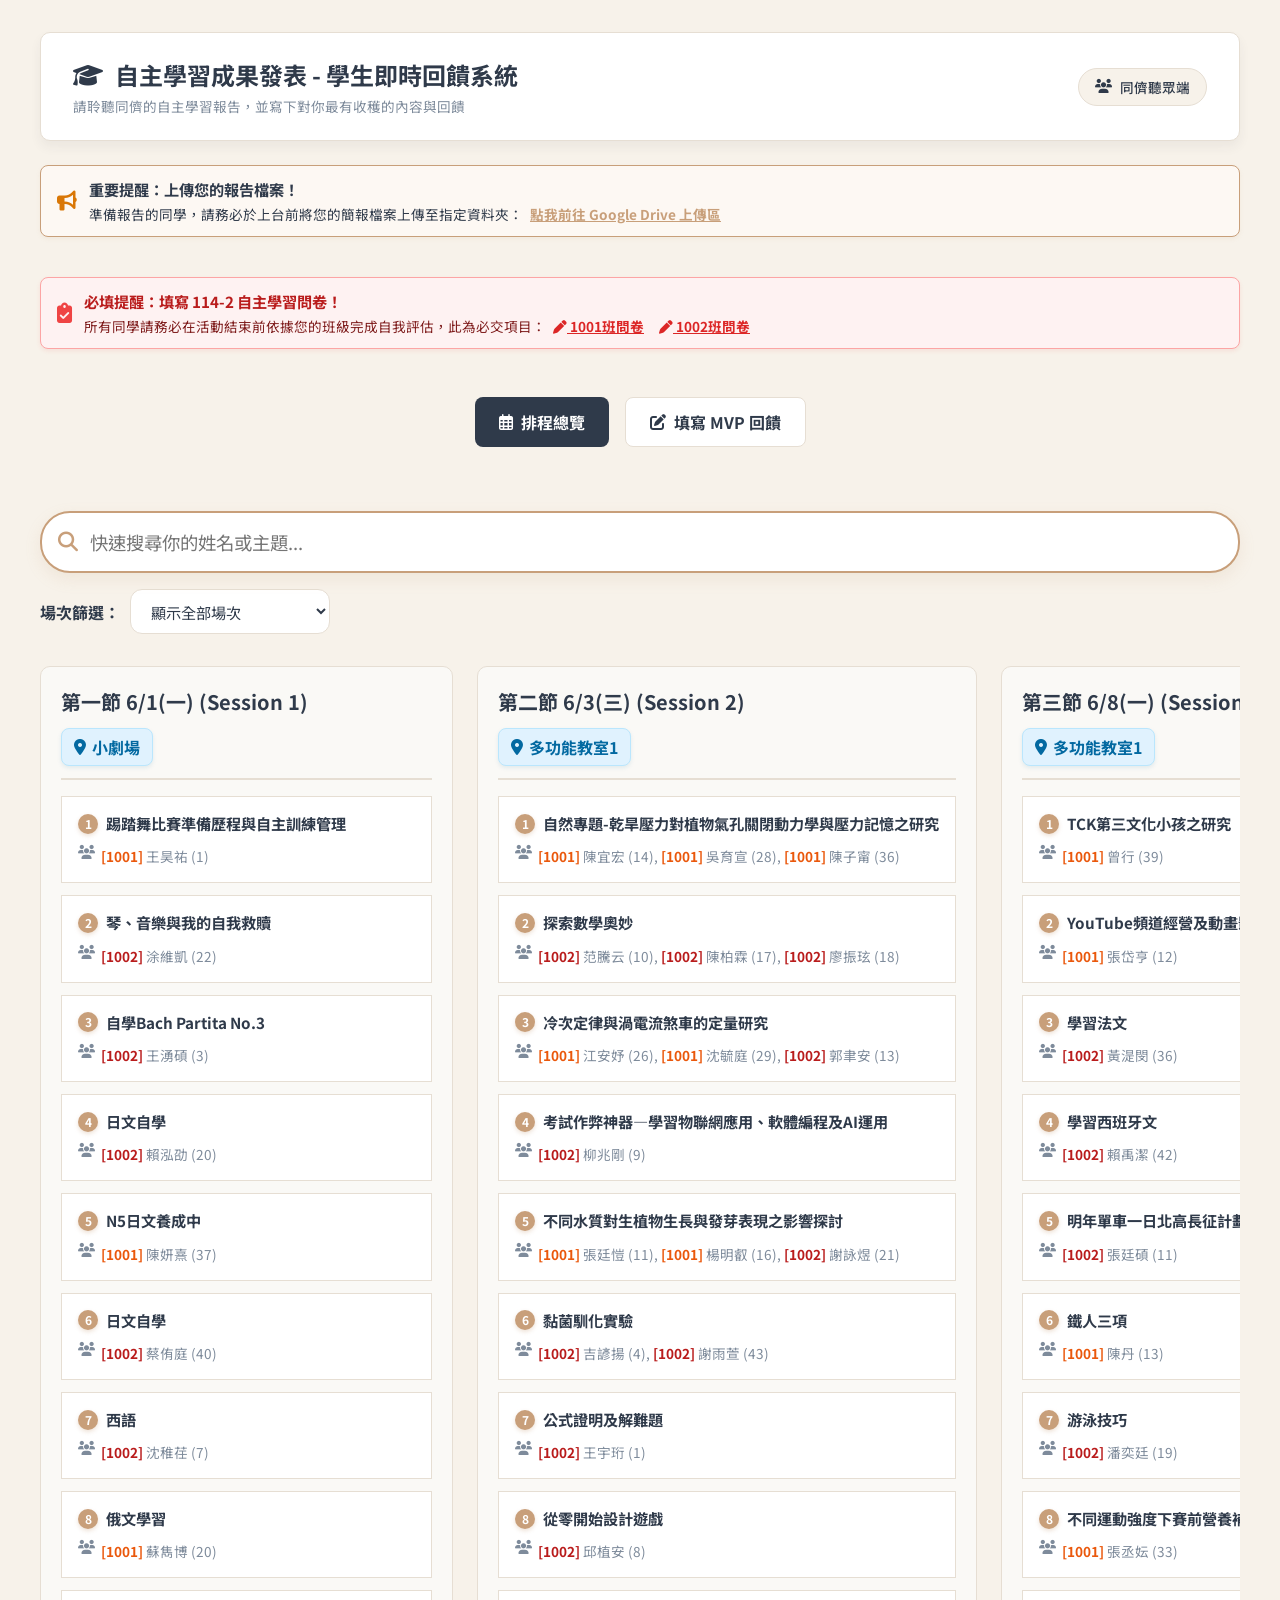
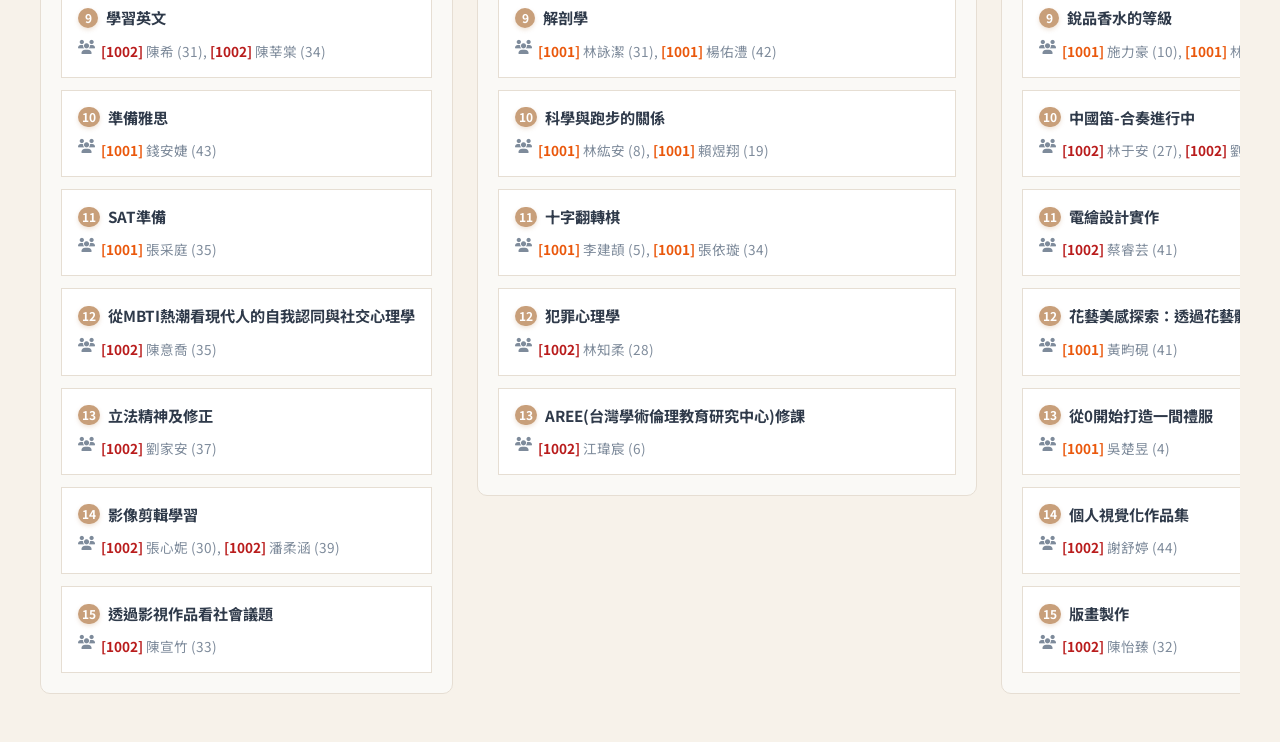
==== student.html @ f83a4c93 "Fix double POST request bug when submitting feedback, bump cache to v20" ====
<!DOCTYPE html>
<html lang="zh-TW">
<head>
    <meta charset="UTF-8">
    <meta name="viewport" content="width=device-width, initial-scale=1.0">
    <title>自主學習成果發表 - 學生即時回饋系統</title>
    <link href="https://fonts.googleapis.com/css2?family=Noto+Sans+TC:wght@400;500;700&display=swap" rel="stylesheet">
    <link rel="stylesheet" href="https://cdnjs.cloudflare.com/ajax/libs/font-awesome/6.4.0/css/all.min.css">
    <style>
        :root {
            --bg-main: #F7F2EA;         /* 奶茶米白背景 */
            --primary: #2F3A4A;         /* 深藍灰主色 */
            --secondary: #A8B8A0;       /* 鼠尾草綠輔助色 */
            --accent: #C89F7A;          /* 焦糖色強調色 */
            --surface: #FFFFFF;         /* 卡片白色背景 */
            --border: #E6DED3;          /* 柔和邊框 */
            --text-dark: #2F3A4A;
            --text-muted: #7E8B9B;
            --text-light: #FFFFFF;
            --radius-md: 10px;
            --shadow-md: 0 6px 12px rgba(47, 58, 74, 0.06);
        }

        * {
            margin: 0;
            padding: 0;
            box-sizing: border-box;
            font-family: 'Noto Sans TC', sans-serif;
        }

        body {
            background-color: var(--bg-main);
            color: var(--text-dark);
            min-height: 100vh;
            padding: 2rem 1.5rem;
            display: flex;
            justify-content: center;
        }

        .container {
            width: 100%;
            max-width: 1200px;
            display: flex;
            flex-direction: column;
            gap: 1.5rem;
        }

        .header {
            background-color: var(--surface);
            border: 1px solid var(--border);
            border-radius: var(--radius-md);
            padding: 1.5rem 2rem;
            display: flex;
            justify-content: space-between;
            align-items: center;
            box-shadow: var(--shadow-md);
        }

        .header-title h1 {
            font-size: 1.5rem;
            color: var(--primary);
            font-weight: 700;
            display: flex;
            align-items: center;
            gap: 0.75rem;
        }

        .header-title p {
            font-size: 0.85rem;
            color: var(--text-muted);
            margin-top: 4px;
        }

        .student-badge {
            font-size: 0.85rem;
            color: var(--primary);
            background-color: var(--bg-main);
            padding: 0.5rem 1rem;
            border-radius: 20px;
            border: 1px solid var(--border);
            display: flex;
            align-items: center;
            gap: 0.5rem;
            font-weight: 500;
        }

        .rule-banner {
            background: linear-gradient(135deg, #FAF4EB 0%, #F5EAE0 100%);
            border: 1px solid var(--border);
            border-radius: var(--radius-md);
            padding: 1.25rem 1.5rem;
            box-shadow: var(--shadow-md);
        }

        .rule-banner h2 {
            font-size: 1.05rem;
            color: var(--accent);
            margin-bottom: 6px;
            display: flex;
            align-items: center;
            gap: 6px;
        }

        .rule-banner p {
            font-size: 0.85rem;
            line-height: 1.5;
            color: var(--text-dark);
        }

        /* 網頁版雙欄版面 */
        .main-layout {
            display: grid;
            grid-template-columns: 4.5fr 7.5fr;
            gap: 1.5rem;
            align-items: start;
        }

        .form-card {
            background-color: var(--surface);
            border: 1px solid var(--border);
            border-radius: var(--radius-md);
            padding: 2rem;
            box-shadow: var(--shadow-md);
        }

        .form-card h3 {
            font-size: 1.1rem;
            color: var(--primary);
            margin-bottom: 1.25rem;
            font-weight: 700;
            display: flex;
            align-items: center;
            gap: 0.5rem;
            border-bottom: 1px solid var(--border);
            padding-bottom: 0.75rem;
        }

        .form-group {
            margin-bottom: 1.25rem;
            display: flex;
            flex-direction: column;
            gap: 0.35rem;
        }

        .form-group label {
            font-size: 0.85rem;
            font-weight: 700;
            color: var(--primary);
        }

        .form-group input, .form-group select, .form-group textarea {
            width: 100%;
            padding: 0.75rem;
            font-size: 0.9rem;
            border-radius: 6px;
            border: 1px solid var(--border);
            outline: none;
            background-color: #FAF9F6;
            color: var(--text-dark);
            transition: all 0.2s;
        }

        .form-group input:focus, .form-group select:focus, .form-group textarea:focus {
            border-color: var(--accent);
            background-color: var(--surface);
            box-shadow: 0 0 0 3px rgba(200, 159, 122, 0.15);
        }

        .char-count {
            font-size: 0.75rem;
            text-align: right;
            color: var(--text-muted);
            margin-top: 4px;
        }

        .submit-btn {
            width: 100%;
            padding: 0.85rem;
            background-color: var(--primary);
            color: var(--text-light);
            border: none;
            border-radius: 6px;
            font-size: 0.95rem;
            font-weight: 700;
            cursor: pointer;
            display: flex;
            align-items: center;
            justify-content: center;
            gap: 8px;
            transition: background-color 0.2s;
            margin-top: 0.5rem;
        }

        .submit-btn:hover {
            background-color: #1F2834;
        }

        .wall-card {
            background-color: var(--surface);
            border: 1px solid var(--border);
            border-radius: var(--radius-md);
            padding: 2rem;
            box-shadow: var(--shadow-md);
            display: flex;
            flex-direction: column;
            height: 100%;
            min-height: 550px;
        }

        .wall-card h3 {
            font-size: 1.1rem;
            font-weight: 700;
            color: var(--primary);
            margin-bottom: 1.25rem;
            border-bottom: 1px solid var(--border);
            padding-bottom: 0.75rem;
            display: flex;
            align-items: center;
            justify-content: space-between;
        }

        .wall-card h3 .refresh-tag {
            font-size: 0.75rem;
            color: var(--text-muted);
            font-weight: normal;
        }

        .feedbacks-grid {
            display: grid;
            grid-template-columns: repeat(auto-fill, minmax(280px, 1fr));
            gap: 1rem;
            align-items: start;
            overflow-y: auto;
            flex-grow: 1;
            max-height: 500px;
            padding-right: 0.25rem;
        }

        .feedback-item {
            background-color: #FAF9F6;
            border: 1px solid var(--border);
            border-radius: 8px;
            padding: 1rem;
            display: flex;
            flex-direction: column;
            gap: 6px;
            transition: transform 0.2s;
        }

        .feedback-item:hover {
            transform: translateY(-2px);
            box-shadow: 0 4px 8px rgba(0, 0, 0, 0.02);
        }

        .feedback-item-header {
            display: flex;
            justify-content: space-between;
            align-items: center;
            font-size: 0.75rem;
            color: var(--text-muted);
            margin-bottom: 6px;
            border-bottom: 1px solid rgba(230, 222, 211, 0.5);
            padding-bottom: 4px;
        }

        .feedback-student-name {
            font-weight: 700;
            color: var(--primary);
        }

        .feedback-target {
            font-size: 0.85rem;
            font-weight: 700;
            color: var(--accent);
            margin-bottom: 6px;
        }

        .feedback-text {
            font-size: 0.85rem;
            color: var(--text-dark);
            font-style: italic;
            line-height: 1.5;
        }

        /* 響應式佈局：當寬度小於 850px 時改為單欄 */
        @media (max-width: 850px) {
            .main-layout {
                grid-template-columns: 1fr;
            }
            body {
                padding: 1rem;
            }
        }

        /* 自訂滾動條 */
        .feedbacks-grid::-webkit-scrollbar {
            width: 6px;
        }
        .feedbacks-grid::-webkit-scrollbar-track {
            background: transparent;
        }
        .feedbacks-grid::-webkit-scrollbar-thumb {
            background: var(--border);
            border-radius: 10px;
        }
        .feedbacks-grid::-webkit-scrollbar-thumb:hover {
            background: var(--text-muted);
        }

        .student-tabs {
            display: flex;
            gap: 1rem;
            margin-bottom: 1.5rem;
            justify-content: center;
            flex-wrap: wrap;
        }

        .student-tab {
            padding: 0.75rem 1.5rem;
            border: none;
            border-radius: 8px;
            font-weight: bold;
            font-size: 1rem;
            cursor: pointer;
            transition: all 0.2s;
            display: flex;
            align-items: center;
            gap: 8px;
        }

        .student-tab.active {
            background-color: var(--primary);
            color: var(--surface);
            box-shadow: var(--shadow-sm);
        }

        .student-tab:not(.active) {
            background-color: var(--surface);
            color: var(--primary);
            border: 1px solid var(--border);
        }

        .student-tab:not(.active):hover {
            background-color: #E6DED3;
        }

        .tab-view {
            display: none;
            animation: fadeIn 0.3s ease;
        }

        .tab-view.active {
            display: block;
        }

        @keyframes fadeIn {
            from { opacity: 0; transform: translateY(5px); }
            to { opacity: 1; transform: translateY(0); }
        }

        /* Simplified Kanban styles for read-only view */
        .kanban-board {
            display: flex;
            flex-direction: column;
            gap: 1.5rem;
        }
        
        @media (min-width: 850px) {
            .kanban-board {
                flex-direction: row;
                overflow-x: auto;
                padding-bottom: 1rem;
            }
            .kanban-column {
                min-width: 300px;
                flex-shrink: 0;
            }
        }

        .kanban-column {
            background-color: #FAF9F6;
            border: 1px solid var(--border);
            border-radius: var(--radius-md);
            padding: 1.25rem;
            display: flex;
            flex-direction: column;
            gap: 1rem;
            height: 100%;
        }

        .column-header {
            display: flex;
            justify-content: space-between;
            align-items: center;
            border-bottom: 2px solid var(--border);
            padding-bottom: 0.75rem;
        }

        .column-title h3 {
            font-size: 1.1rem;
            font-weight: 700;
            color: var(--primary);
        }
        
        .column-body {
            display: flex;
            flex-direction: column;
            gap: 0.75rem;
        }

        .presentation-card {
            background-color: var(--surface);
            border: 1px solid var(--border);
            border-radius: var(--radius-sm);
            padding: 1rem;
            box-shadow: var(--shadow-sm);
        }

        .card-title {
            font-weight: 700;
            color: var(--primary);
            margin-bottom: 0.75rem;
            font-size: 0.95rem;
            line-height: 1.4;
        }

        .card-desc {
            font-size: 0.85rem;
            color: var(--text-muted);
            display: flex;
            align-items: flex-start;
            gap: 6px;
        }
    </style>
</head>
<body>
    <div class="container">
        <header class="header">
            <div class="header-title">
                <h1><i class="fa-solid fa-graduation-cap"></i> 自主學習成果發表 - 學生即時回饋系統</h1>
                <p>請聆聽同儕的自主學習報告，並寫下對你最有收穫的內容與回饋</p>
            </div>
            <span class="student-badge"><i class="fa-solid fa-users"></i> 同儕聽眾端</span>
        </header>

        <div style="background-color: #FDF8F3; border: 1px solid #C89F7A; border-radius: 8px; padding: 12px 16px; margin-bottom: 1rem; display: flex; align-items: center; gap: 12px; box-shadow: 0 2px 4px rgba(200, 159, 122, 0.1);">
            <i class="fa-solid fa-bullhorn" style="color: #D97706; font-size: 1.25rem;"></i>
            <div style="flex: 1;">
                <h4 style="margin: 0 0 4px 0; color: var(--primary); font-size: 0.95rem;">重要提醒：上傳您的報告檔案！</h4>
                <p style="margin: 0; color: var(--text-dark); font-size: 0.85rem;">
                    準備報告的同學，請務必於上台前將您的簡報檔案上傳至指定資料夾：
                    <a href="https://drive.google.com/drive/folders/1D1YVPAB0pvEJiRB_ExYAksGdLibMFafV?usp=sharing" target="_blank" style="color: var(--accent); font-weight: bold; text-decoration: underline; margin-left: 4px;">點我前往 Google Drive 上傳區</a>
                </p>
            </div>
        </div>

        <div style="background-color: #FEF2F2; border: 1px solid #FCA5A5; border-radius: 8px; padding: 12px 16px; margin-bottom: 1.5rem; display: flex; align-items: center; gap: 12px; box-shadow: 0 2px 4px rgba(239, 68, 68, 0.1);">
            <i class="fa-solid fa-clipboard-check" style="color: #EF4444; font-size: 1.25rem;"></i>
            <div style="flex: 1;">
                <h4 style="margin: 0 0 4px 0; color: #B91C1C; font-size: 0.95rem;">必填提醒：填寫 114-2 自主學習問卷！</h4>
                <p style="margin: 0; color: #7F1D1D; font-size: 0.85rem;">
                    所有同學請務必在活動結束前依據您的班級完成自我評估，此為必交項目：
                    <a href="https://forms.gle/oVpUWG5T91J7tLjR8" target="_blank" style="color: #DC2626; font-weight: bold; text-decoration: underline; margin-left: 4px; margin-right: 12px;"><i class="fa-solid fa-pen"></i> 1001班問卷</a>
                    <a href="https://forms.gle/2MZ7sWWQaqKcsij26" target="_blank" style="color: #DC2626; font-weight: bold; text-decoration: underline;"><i class="fa-solid fa-pen"></i> 1002班問卷</a>
                </p>
            </div>
        </div>

        <div class="student-tabs">
            <button class="student-tab active" data-target="schedule-view">
                <i class="fa-regular fa-calendar-days"></i> 排程總覽
            </button>
            <button class="student-tab" data-target="feedback-view">
                <i class="fa-solid fa-pen-to-square"></i> 填寫 MVP 回饋
            </button>
        </div>

        <div id="schedule-view" class="tab-view active">

            <!-- 搜尋列 -->
            <div class="search-container" style="margin-top: 1rem; margin-bottom: 2rem; display: flex; flex-direction: column; gap: 1rem;">
                <div style="position: relative; width: 100%;">
                    <i class="fa-solid fa-magnifying-glass" style="position: absolute; left: 18px; top: 50%; transform: translateY(-50%); color: var(--accent); font-size: 1.25rem;"></i>
                    <input type="text" id="student-kanban-search" placeholder="快速搜尋你的姓名或主題..." style="width: 100%; padding: 1rem 1.5rem 1rem 3rem; border: 2px solid var(--accent); border-radius: 30px; outline: none; background: #FFFFFF; color: var(--primary); box-shadow: 0 6px 16px rgba(200, 159, 122, 0.15); font-size: 1.15rem; transition: all 0.2s;">
                </div>
                
                <div style="display: flex; justify-content: flex-start; align-items: center; gap: 10px;">
                    <span style="font-weight: 700; color: var(--primary);">場次篩選：</span>
                    <select id="student-schedule-filter" style="padding: 0.6rem 1rem; border-radius: 12px; border: 1px solid var(--border); background: var(--surface); color: var(--primary); font-size: 0.95rem; outline: none; cursor: pointer; box-shadow: var(--shadow-sm); min-width: 200px;">
                        <option value="all">顯示全部場次</option>
                    </select>
                </div>
            </div>

            <div class="kanban-board" id="student-kanban-board">
                <!-- Kanban columns will be rendered here via JS -->
            </div>
        </div>

        <div id="feedback-view" class="tab-view">
            <section class="rule-banner">
                <h2><i class="fa-solid fa-star"></i> 聽眾任務：MVP回饋法則</h2>
                <p>在每堂45分鐘的發表中，請挑選出至少一個最受啟發的報告，記錄其「閃光點」(例如：簡報設計精美、口條清晰、主題新穎、資料分析詳盡等優點) 與「學到的事」（至少30字以上），此內容將作為同儕學習與觀摩的記錄。</p>
            </section>

        <div class="main-layout">
            <!-- 左欄：提交回饋表單 -->
            <main class="form-card">
                <h3><i class="fa-solid fa-pen-nib"></i> 填寫回饋表單</h3>
                <form id="student-feedback-form">
                    <div class="form-group" style="display: flex; gap: 1rem;">
                        <div style="flex: 1;">
                            <label for="student-class">班級</label>
                            <select id="student-class" required>
                                <option value="">選擇班級...</option>
                                <option value="老師">老師</option>
                                <option value="1001">1001班</option>
                                <option value="1002">1002班</option>
                            </select>
                        </div>
                        <div style="flex: 2;">
                            <label for="student-name">個人姓名 (請填寫正確全名)</label>
                            <input type="text" id="student-name" placeholder="例如：林小明" required>
                        </div>
                    </div>
                    <div class="form-group">
                        <label for="session">聆聽堂次</label>
                        <select id="session" required>
                            <option value="">請選擇堂次...</option>
                            <option value="1">第一節 6/1(一) (Session 1)</option>
                            <option value="2">第二節 6/3(三) (Session 2)</option>
                            <option value="3">第三節 6/8(一) (Session 3)</option>
                            <option value="4">第四節 6/10(三) (Session 4)</option>
                        </select>
                    </div>
                    <div class="form-group">
                        <label for="topic">最具啟發的報告主題</label>
                        <select id="topic" required disabled>
                            <option value="">請先選擇堂次</option>
                        </select>
                    </div>
                    <div class="form-group">
                        <label for="content">閃光點 (例如：簡報設計精美、口條清晰等優點) 與我學到的事</label>
                        <textarea id="content" rows="6" placeholder="請描述最具啟發的點與收穫 (至少30字)" required minlength="30"></textarea>
                        <div class="char-count"><span id="char-num">0</span> / 30 字以上</div>
                    </div>
                    <button type="submit" class="submit-btn">
                        <i class="fa-solid fa-paper-plane"></i> 提交 MVP 回饋
                    </button>
                </form>
            </main>

            <!-- 右欄：即時回饋牆 -->
            <section class="wall-card">
                <div style="display: flex; justify-content: space-between; align-items: center; border-bottom: 2px solid var(--border); padding-bottom: 0.75rem; margin-bottom: 1rem; flex-wrap: wrap; gap: 10px;">
                    <h3 style="margin: 0; display: flex; align-items: center; gap: 8px;">
                        <span><i class="fa-solid fa-comments"></i> 現場即時回饋牆</span>
                        <span class="refresh-tag" style="font-size: 0.7rem;"><i class="fa-solid fa-arrows-rotate"></i> 自動即時更新</span>
                    </h3>
                    <select id="wall-session-filter" style="padding: 0.4rem 0.8rem; border-radius: 6px; border: 1px solid var(--border); background: var(--surface); color: var(--primary); font-weight: bold; outline: none; cursor: pointer;">
                        <option value="all">顯示所有堂次</option>
                        <option value="1">只顯示 第一節 6/1(一)</option>
                        <option value="2">只顯示 第二節 6/3(三)</option>
                        <option value="3">只顯示 第三節 6/8(一)</option>
                        <option value="4">只顯示 第四節 6/10(三)</option>
                    </select>
                </div>
                <div class="feedbacks-grid" id="feedbacks-grid">
                    <!-- Feedbacks show here -->
                </div>
            </section>
        </div>
        </div> <!-- End of feedback-view -->
    </div>

    <script src="data.js?v=20"></script>
    <script>
        document.addEventListener('DOMContentLoaded', () => {
            let presentations = getPublishedPresentations();
            let feedbacks = getFeedbacks();

            // Tab logic
            const tabs = document.querySelectorAll('.student-tab');
            const tabViews = document.querySelectorAll('.tab-view');
            tabs.forEach(tab => {
                tab.addEventListener('click', () => {
                    tabs.forEach(t => t.classList.remove('active'));
                    tabViews.forEach(v => v.classList.remove('active'));
                    tab.classList.add('active');
                    document.getElementById(tab.getAttribute('data-target')).classList.add('active');
                });
            });

            // Wall filter
            const wallFilter = document.getElementById('wall-session-filter');
            if (wallFilter) {
                wallFilter.addEventListener('change', renderFeedbacks);
            }

            // Render Student Read-Only Kanban Board
            function renderStudentBoard() {
                const board = document.getElementById('student-kanban-board');
                board.innerHTML = '';

                // Create Sessions 1 to 4
                for (let i = 1; i <= 4; i++) {
                    const col = document.createElement('div');
                    col.className = 'kanban-column';
                    col.dataset.session = i;
                    
                    const dateVal = localStorage.getItem(`scheduleDate_${i}`) || '';
                    const defaultLoc = i === 1 ? '小劇場' : '多功能教室1';
                    const locVal = localStorage.getItem(`scheduleLoc_${i}`) || defaultLoc;
                    
                    const dateStr = dateVal ? `<span style="display: inline-flex; align-items: center; gap: 6px; font-size: 1rem; font-weight: 700; color: #D97706; background-color: #FEF3C7; padding: 6px 12px; border-radius: 8px; border: 1px solid #FCD34D; box-shadow: 0 2px 4px rgba(217, 119, 6, 0.1);"><i class="fa-regular fa-calendar"></i> ${dateVal}</span>` : '';
                    const locStr = locVal ? `<span style="display: inline-flex; align-items: center; gap: 6px; font-size: 1rem; font-weight: 700; color: #0369A1; background-color: #E0F2FE; padding: 6px 12px; border-radius: 8px; border: 1px solid #BAE6FD; box-shadow: 0 2px 4px rgba(3, 105, 161, 0.1);"><i class="fa-solid fa-location-dot"></i> ${locVal}</span>` : '';

                    col.innerHTML = `
                        <div class="column-header" style="flex-direction: column; align-items: flex-start; gap: 12px;">
                            <div class="column-title">
                                <h3 style="display: flex; flex-wrap: wrap; align-items: center; font-size: 1.25rem;">${i === 1 ? '第一節 6/1(一)' : i === 2 ? '第二節 6/3(三)' : i === 3 ? '第三節 6/8(一)' : '第四節 6/10(三)'} (Session ${i})</h3>
                            </div>
                            <div style="display: flex; gap: 8px; flex-wrap: wrap;">
                                ${dateStr}
                                ${locStr}
                            </div>
                        </div>
                        <div class="column-body" id="col-session-${i}"></div>
                    `;
                    board.appendChild(col);
                }

                // Render cards
                const sessionCounters = {1: 1, 2: 1, 3: 1, 4: 1};
                presentations.forEach(p => {
                    if (p.session >= 1 && p.session <= 4 && p.status !== 'delayed') {
                        const colBody = document.getElementById(`col-session-${p.session}`);
                        if (colBody) {
                            const seq = sessionCounters[p.session]++;
                            const card = document.createElement('div');
                            card.className = 'presentation-card';
                            const displayTopic = `<span>${p.topic}</span>`;

                            let extraContent = '';
                            if (p.status === 'completed') {
                                card.style.opacity = '0.6';
                                card.style.backgroundColor = '#E5E7EB';
                                card.style.boxShadow = 'none';
                                card.style.border = '1px solid #D1D5DB';
                            }
                            if (p.isRecommended) {
                                card.style.position = 'relative';
                                extraContent += '<div class="animated-thumb"><i class="fa-solid fa-thumbs-up" style="color: #F59E0B;"></i></div>';
                            }

                            card.innerHTML = `
                                ${extraContent}
                                <div class="card-title" style="display: flex; flex-wrap: wrap; gap: 4px; align-items: center;">
                                    <span style="display:inline-block; background-color:var(--accent); color:white; min-width:20px; height:20px; text-align:center; border-radius:10px; font-size:0.75rem; line-height:20px; padding: 0 4px; margin-right:4px; vertical-align: middle; box-shadow: 0 2px 4px rgba(200,159,122,0.3);">${seq}</span>
                                    ${displayTopic}
                                </div>
                                <div class="card-desc">
                                    <i class="fa-solid fa-users"></i>
                                    <span>${p.presenters.replace(/\[1001\]/g, '<span style="color: #EA580C; font-weight: 700;">[1001]</span>').replace(/\[1002\]/g, '<span style="color: #B91C1C; font-weight: 700;">[1002]</span>')}</span>
                                </div>
                            `;
                            colBody.appendChild(card);
                        }
                    }
                });
                
                // Populate schedule filter options
                const scheduleFilter = document.getElementById('student-schedule-filter');
                if (scheduleFilter) {
                    scheduleFilter.innerHTML = '<option value="all">顯示全部場次</option>';
                    for (let i = 1; i <= 4; i++) {
                        const dateVal = localStorage.getItem(`scheduleDate_${i}`) || '';
                        const dateStr = dateVal ? ` (${dateVal})` : '';
                        const dateLabel = i === 1 ? '第一節 6/1(一)' : i === 2 ? '第二節 6/3(三)' : i === 3 ? '第三節 6/8(一)' : '第四節 6/10(三)';
                        scheduleFilter.innerHTML += `<option value="${i}">${dateLabel}${dateStr}</option>`;
                    }
                    
                    scheduleFilter.addEventListener('change', (e) => {
                        const val = e.target.value;
                        const columns = document.querySelectorAll('#student-kanban-board .kanban-column');
                        columns.forEach(col => {
                            if (val === 'all' || col.dataset.session === val) {
                                col.style.display = 'flex';
                            } else {
                                col.style.display = 'none';
                            }
                        });
                    });
                }
            }
            renderStudentBoard();

            // Student Kanban Search Logic
            const studentKanbanSearchInput = document.getElementById('student-kanban-search');
            function applyStudentSearchFilter() {
                if (!studentKanbanSearchInput) return;
                const query = studentKanbanSearchInput.value.trim().toLowerCase();
                const cards = document.querySelectorAll('#student-kanban-board .presentation-card');
                cards.forEach(card => {
                    if (!query) {
                        card.style.display = 'block';
                        return;
                    }
                    const topic = card.querySelector('.card-title').textContent.toLowerCase();
                    const presenters = card.querySelector('.card-desc span').textContent.toLowerCase();
                    if (topic.includes(query) || presenters.includes(query)) {
                        card.style.display = 'block';
                    } else {
                        card.style.display = 'none';
                    }
                });
            }

            if (studentKanbanSearchInput) {
                studentKanbanSearchInput.addEventListener('input', applyStudentSearchFilter);
            }

            // Helper to format presenters list (removes seat numbers)
            function cleanPresenters(str) {
                return str.replace(/\s*\(\d+\)/g, '');
            }

            const sessionSelect = document.getElementById('session');
            const topicSelect = document.getElementById('topic');
            const feedbackForm = document.getElementById('student-feedback-form');
            const studentClassSelect = document.getElementById('student-class');
            const studentNameInput = document.getElementById('student-name');
            const contentTextarea = document.getElementById('content');
            const charNumSpan = document.getElementById('char-num');

            // Set character count listener
            contentTextarea.addEventListener('input', () => {
                const len = contentTextarea.value.length;
                charNumSpan.textContent = len;
                if (len >= 30) {
                    charNumSpan.style.color = 'var(--secondary)';
                } else {
                    charNumSpan.style.color = 'var(--text-muted)';
                }
            });

            // Update topics when session is changed
            sessionSelect.addEventListener('change', () => {
                presentations = getPresentations();
                const sessionVal = parseInt(sessionSelect.value);
                topicSelect.innerHTML = '<option value="">請選擇報告主題...</option>';
                
                if (isNaN(sessionVal)) {
                    topicSelect.disabled = true;
                    return;
                }

                topicSelect.disabled = false;
                const sessionPresentations = presentations.filter(p => p.session === sessionVal && p.status !== 'delayed');

                if (sessionPresentations.length === 0) {
                    topicSelect.innerHTML = '<option value="">(此場次無進行中報告)</option>';
                    topicSelect.disabled = true;
                    return;
                }

                sessionPresentations.forEach(p => {
                    const opt = document.createElement('option');
                    opt.value = p.topic;
                    opt.textContent = `${p.topic} (${cleanPresenters(p.presenters)})`;
                    topicSelect.appendChild(opt);
                });
            });

            // Form submission
            feedbackForm.addEventListener('submit', (e) => {
                e.preventDefault();
                
                const studentClass = studentClassSelect.value;
                const studentName = studentNameInput.value.trim();
                
                // Name validation against roster
                let validNames = [];
                presentations.forEach(p => {
                    let str = p.presenters.replace(/\[\d{4}\]/g, '');
                    let parts = str.split(',');
                    parts.forEach(part => {
                        let namePart = part.split('(')[0].trim();
                        if (namePart) validNames.push(namePart);
                    });
                });
                
                let inputNameClean = studentName.replace(/^\d{4}\s*/, '').trim();
                
                const finalStudentName = `${studentClass} ${inputNameClean}`;
                localStorage.setItem('myStudentName', inputNameClean);

                const session = sessionSelect.value;
                const topic = topicSelect.value;
                const content = contentTextarea.value.trim();

                if (content.length < 30) {
                    alert('回饋字數需在30字以上！');
                    return;
                }

                const submitBtn = feedbackForm.querySelector('button[type="submit"]');
                submitBtn.disabled = true;
                submitBtn.innerHTML = '<i class="fa-solid fa-spinner fa-spin"></i> 提交中...';

                const newFeedback = {
                    id: 'fb_' + Date.now(),
                    studentName: finalStudentName,
                    session: session,
                    topic: topic,
                    content: content,
                    likes: 0,
                    timestamp: new Date().toLocaleString('zh-TW', { hour12: false })
                };

                saveFeedback(newFeedback);
                feedbacks = getFeedbacks();
                
                renderFeedbacks();
                
                // Clear content
                contentTextarea.value = '';
                charNumSpan.textContent = '0';
                charNumSpan.style.color = 'var(--text-muted)';
                
                alert('提交 MVP 學習回饋成功！感謝你的參與。');
                
                setTimeout(() => {
                    submitBtn.disabled = false;
                    submitBtn.innerHTML = '<i class="fa-solid fa-paper-plane"></i> 提交 MVP 回饋';
                }, 1000);
            });

            function renderFeedbacks() {
                const grid = document.getElementById('feedbacks-grid');
                const sessionFilter = document.getElementById('wall-session-filter');
                grid.innerHTML = '';

                let activeFeedbacks = [...feedbacks];
                if (sessionFilter && sessionFilter.value !== 'all') {
                    activeFeedbacks = activeFeedbacks.filter(fb => String(fb.session) === sessionFilter.value);
                }
                activeFeedbacks.reverse(); // Show newest first

                if (activeFeedbacks.length === 0) {
                    grid.innerHTML = '<div style="font-size:0.9rem; color:var(--text-muted); text-align:center; padding:30px 0; grid-column: 1/-1;">目前尚無同學提交該堂回饋，快來寫下第一個回饋吧！</div>';
                    return;
                }

                let validNames = [];
                presentations.forEach(p => {
                    let str = p.presenters.replace(/\[\d{4}\]/g, '');
                    let parts = str.split(',');
                    parts.forEach(part => {
                        let namePart = part.split('(')[0].trim();
                        if (namePart) validNames.push(namePart);
                    });
                });
                let myName = localStorage.getItem('myStudentName') || document.getElementById('student-name').value.replace(/^\d{4}\s*/, '').trim() || '';

                activeFeedbacks.forEach(fb => {
                    if (!fb.likedBy) fb.likedBy = [];
                    
                    const hasLiked = myName ? fb.likedBy.includes(myName) : false;
                    const div = document.createElement('div');
                    div.className = 'feedback-item';
                    
                    const likedByStr = fb.likedBy.length > 0 ? `<div style="font-size: 0.75rem; color: var(--text-muted); margin-top: 4px; text-align: right;">${fb.likedBy.join(', ')} 覺得讚</div>` : '';

                    div.innerHTML = `
                        <div class="feedback-item-header">
                            <span class="feedback-student-name">👤 ${fb.studentName}</span>
                            <span>堂次 ${fb.session}</span>
                        </div>
                        <div class="feedback-target">🎯 聆聽主題：${fb.topic}</div>
                        <div class="feedback-text">「${fb.content}」</div>
                        <div style="display: flex; flex-direction: column; align-items: flex-end; margin-top: 8px;">
                            <div style="display: flex; gap: 8px;">
                                ${myName && fb.studentName.includes(myName) ? `<button class="delete-btn" data-id="${fb.id}" style="background: none; border: 1px solid #EF4444; padding: 4px 8px; border-radius: 4px; cursor: pointer; display: flex; align-items: center; gap: 4px; color: #EF4444; transition: all 0.2s;"><i class="fa-solid fa-trash"></i> 刪除</button>` : ''}
                                <button class="like-btn" data-id="${fb.id}" style="background: none; border: 1px solid var(--border); padding: 4px 8px; border-radius: 4px; cursor: pointer; display: flex; align-items: center; gap: 4px; color: ${hasLiked ? '#EF4444' : 'var(--primary)'}; transition: all 0.2s;">
                                    <i class="fa-${hasLiked ? 'solid' : 'regular'} fa-heart" style="${hasLiked ? 'color: #EF4444;' : ''}"></i> 讚 (${fb.likedBy.length})
                                </button>
                            </div>
                            ${likedByStr}
                        </div>
                    `;
                    
                    const likeBtn = div.querySelector('.like-btn');
                    likeBtn.addEventListener('click', () => {
                        let currentName = localStorage.getItem('myStudentName');
                        if (!currentName) {
                            let input = document.getElementById('student-name').value.trim();
                            if (!input) {
                                alert('請先在上方表單填寫您的個人姓名，才能進行按讚喔！');
                                document.getElementById('student-name').focus();
                                return;
                            }
                            input = input.replace(/^\d{4}\s*/, '');

                            currentName = input;
                            localStorage.setItem('myStudentName', currentName);
                        }
                        
                        const realFb = feedbacks.find(f => f.id === fb.id);
                        if (realFb) {
                            if (!realFb.likedBy) realFb.likedBy = [];
                            if (realFb.likedBy.includes(currentName)) {
                                // Retract like
                                realFb.likedBy = realFb.likedBy.filter(n => n !== currentName);
                            } else {
                                // Add like
                                realFb.likedBy.push(currentName);
                            }
                            
                            if (typeof saveFeedbacks === 'function') {
                                saveFeedbacks(feedbacks);
                            } else {
                                localStorage.setItem('feedbacks', JSON.stringify(feedbacks));
                            }
                            if (typeof likeFeedbackRemote === 'function') {
                                likeFeedbackRemote(fb.id, currentName);
                            }
                            renderFeedbacks();
                        }
                    });

                    const deleteBtn = div.querySelector('.delete-btn');
                    if (deleteBtn) {
                        deleteBtn.addEventListener('click', () => {
                            if (confirm('確定要刪除這筆回饋嗎？')) {
                                feedbacks = feedbacks.filter(f => f.id !== fb.id);
                                if (typeof saveFeedbacks === 'function') {
                                    saveFeedbacks(feedbacks);
                                } else {
                                    localStorage.setItem('feedbacks', JSON.stringify(feedbacks));
                                }
                                if (typeof deleteFeedbackRemote === 'function') {
                                    deleteFeedbackRemote(fb.id);
                                }
                                renderFeedbacks();
                            }
                        });
                    }

                    grid.appendChild(div);
                });
            }

            renderFeedbacks();

            let lastScheduleConfig = '';
            for (let i = 1; i <= 4; i++) {
                lastScheduleConfig += (localStorage.getItem(`scheduleDate_${i}`) || '') + (localStorage.getItem(`scheduleLoc_${i}`) || '');
            }

            // Auto reload state every 5 seconds to sync with other sessions / teachers
            setInterval(() => {

                // Sync presentations
                const oldPresentationsStr = JSON.stringify(presentations);
                presentations = getPublishedPresentations();

                // Sync schedule dates/locations
                let currentScheduleConfig = '';
                for (let i = 1; i <= 4; i++) {
                    currentScheduleConfig += (localStorage.getItem(`scheduleDate_${i}`) || '') + (localStorage.getItem(`scheduleLoc_${i}`) || '');
                }

                if (oldPresentationsStr !== JSON.stringify(presentations) || currentScheduleConfig !== lastScheduleConfig) {
                    lastScheduleConfig = currentScheduleConfig;
                    renderStudentBoard();
                    applyStudentSearchFilter();
                }

                // Sync feedbacks
                const currentLength = feedbacks.length;
                feedbacks = getFeedbacks();
                if (feedbacks.length !== currentLength) {
                    renderFeedbacks();
                }

                // Sync topics dropdown automatically if a session is currently selected
                if (sessionSelect.value) {
                    const sessionVal = parseInt(sessionSelect.value);
                    const sessionPresentations = presentations.filter(p => p.session === sessionVal && p.status !== 'delayed');

                    const currentOptions = Array.from(topicSelect.options).slice(1).map(opt => opt.value);
                    const latestTopics = sessionPresentations.map(p => p.topic);

                    const isDifferent = currentOptions.length !== latestTopics.length || 
                                        !currentOptions.every((val, i) => val === latestTopics[i]);

                    if (isDifferent) {
                        const previousSelectedValue = topicSelect.value;
                        topicSelect.innerHTML = '<option value="">請選擇報告主題...</option>';
                        
                        if (sessionPresentations.length === 0) {
                            topicSelect.innerHTML = '<option value="">(此場次無進行中報告)</option>';
                            topicSelect.disabled = true;
                        } else {
                            topicSelect.disabled = false;
                            sessionPresentations.forEach(p => {
                                const opt = document.createElement('option');
                                opt.value = p.topic;
                                const catStr = p.category && p.category !== '未分類' ? `[${p.category}] ` : '';
                                opt.textContent = `${catStr}${p.topic} (${cleanPresenters(p.presenters)})`;
                                topicSelect.appendChild(opt);
                            });
                            if (latestTopics.includes(previousSelectedValue)) {
                                topicSelect.value = previousSelectedValue;
                            }
                        }
                    }
                }
            }, 5000);
        });
    </script>
</body>
</html>
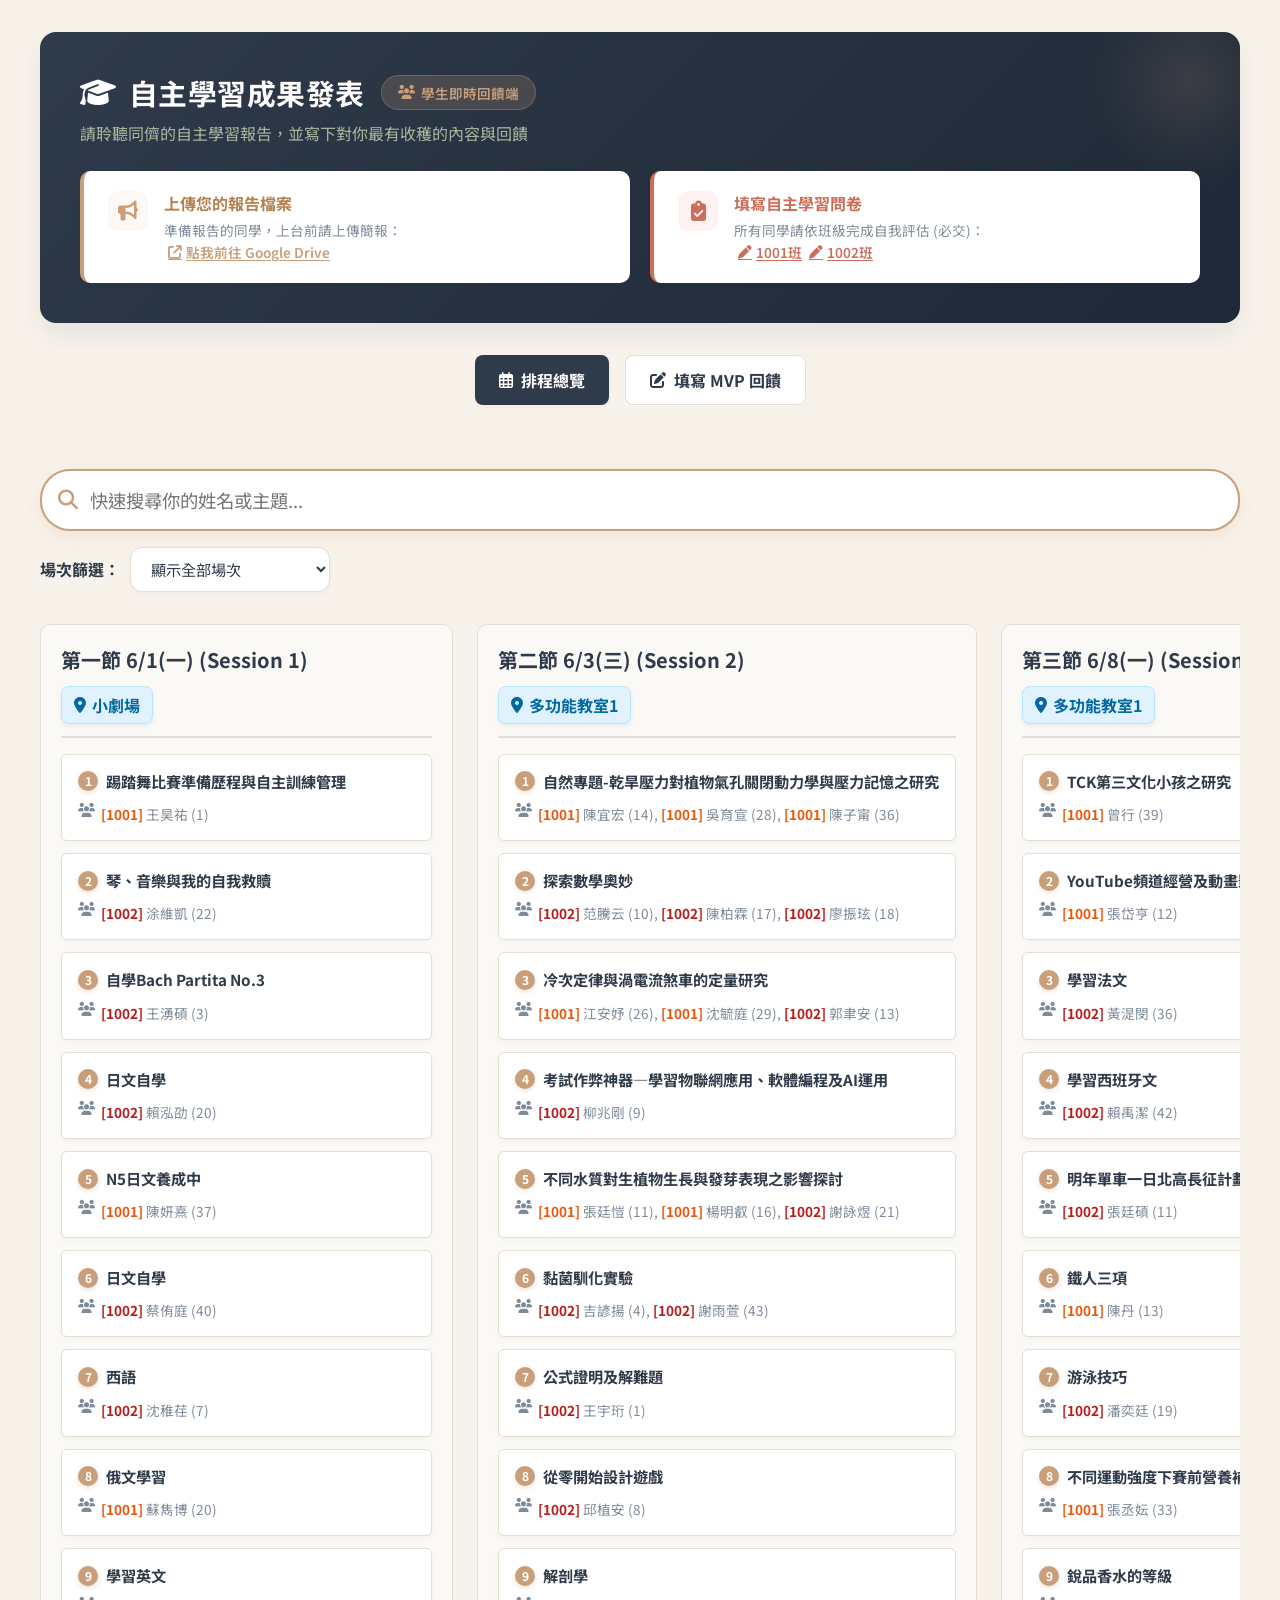
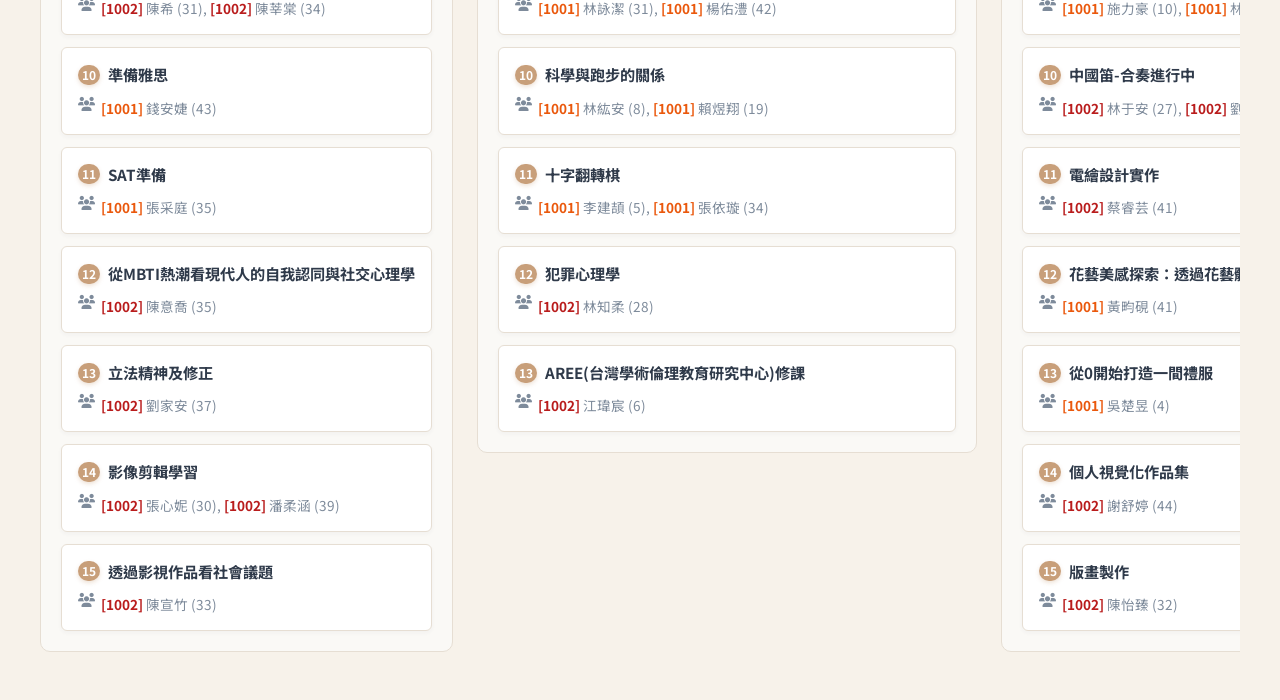
==== commit 7ae9443d: "Optimize student.html header into a hero card with side-by-side reminder cards" ====
--- a/student.html
+++ b/student.html
@@ -12,13 +12,18 @@
             --primary: #2F3A4A;         /* 深藍灰主色 */
             --secondary: #A8B8A0;       /* 鼠尾草綠輔助色 */
             --accent: #C89F7A;          /* 焦糖色強調色 */
+            --danger: #C96F5C;          /* 警示色 */
             --surface: #FFFFFF;         /* 卡片白色背景 */
             --border: #E6DED3;          /* 柔和邊框 */
             --text-dark: #2F3A4A;
             --text-muted: #7E8B9B;
             --text-light: #FFFFFF;
+            --radius-sm: 6px;
             --radius-md: 10px;
+            --radius-lg: 16px;
+            --shadow-sm: 0 2px 4px rgba(47, 58, 74, 0.04);
             --shadow-md: 0 6px 12px rgba(47, 58, 74, 0.06);
+            --shadow-lg: 0 12px 24px rgba(47, 58, 74, 0.08);
         }
 
         * {
@@ -45,43 +50,175 @@
             gap: 1.5rem;
         }
 
-        .header {
-            background-color: var(--surface);
-            border: 1px solid var(--border);
-            border-radius: var(--radius-md);
-            padding: 1.5rem 2rem;
-            display: flex;
-            justify-content: space-between;
+        .hero-card {
+            background: linear-gradient(135deg, var(--primary) 0%, #1e2836 100%);
+            border-radius: var(--radius-lg);
+            padding: 2.5rem 2.5rem;
+            color: var(--text-light);
+            box-shadow: var(--shadow-lg);
+            display: flex;
+            flex-direction: column;
+            gap: 1.5rem;
+            position: relative;
+            overflow: hidden;
+            margin-bottom: 0.5rem;
+        }
+
+        .hero-card::after {
+            content: '';
+            position: absolute;
+            top: -50px;
+            right: -50px;
+            width: 200px;
+            height: 200px;
+            background: radial-gradient(circle, rgba(200, 159, 122, 0.15) 0%, rgba(200, 159, 122, 0) 70%);
+            border-radius: 50%;
+            pointer-events: none;
+        }
+
+        .hero-title {
+            display: flex;
             align-items: center;
-            box-shadow: var(--shadow-md);
-        }
-
-        .header-title h1 {
-            font-size: 1.5rem;
-            color: var(--primary);
+            gap: 1rem;
+            flex-wrap: wrap;
+        }
+
+        .hero-title h1 {
+            font-size: 1.8rem;
             font-weight: 700;
+            margin: 0;
+            letter-spacing: 0.5px;
             display: flex;
             align-items: center;
             gap: 0.75rem;
-        }
-
-        .header-title p {
+            color: var(--text-light);
+        }
+
+        .hero-badge {
+            background: rgba(200, 159, 122, 0.2);
+            color: var(--accent);
+            border: 1px solid rgba(200, 159, 122, 0.3);
+            padding: 0.4rem 1rem;
+            border-radius: 20px;
+            font-size: 0.85rem;
+            font-weight: 600;
+            display: flex;
+            align-items: center;
+            gap: 6px;
+        }
+
+        .hero-subtitle {
+            font-size: 1rem;
+            color: var(--secondary);
+            line-height: 1.6;
+            margin: 0;
+            max-width: 800px;
+        }
+
+        .reminder-grid {
+            display: grid;
+            grid-template-columns: repeat(2, 1fr);
+            gap: 1.25rem;
+            margin-bottom: 1.5rem;
+        }
+
+        .reminder-card {
+            background-color: var(--surface);
+            border-radius: var(--radius-md);
+            padding: 1.25rem 1.5rem;
+            display: flex;
+            align-items: flex-start;
+            gap: 1rem;
+            box-shadow: var(--shadow-sm);
+            border-left: 4px solid transparent;
+            transition: transform 0.2s, box-shadow 0.2s;
+        }
+
+        .reminder-card:hover {
+            transform: translateY(-2px);
+            box-shadow: var(--shadow-md);
+        }
+
+        .reminder-card.warning {
+            border-left-color: var(--accent);
+        }
+
+        .reminder-card.danger {
+            border-left-color: var(--danger);
+        }
+
+        .reminder-icon {
+            font-size: 1.25rem;
+            width: 40px;
+            height: 40px;
+            display: flex;
+            align-items: center;
+            justify-content: center;
+            border-radius: 10px;
+            flex-shrink: 0;
+        }
+
+        .reminder-card.warning .reminder-icon {
+            color: var(--accent);
+            background: #FDF8F3;
+        }
+
+        .reminder-card.danger .reminder-icon {
+            color: var(--danger);
+            background: #FEF2F2;
+        }
+
+        .reminder-text {
+            flex: 1;
+            display: flex;
+            flex-direction: column;
+            gap: 0.35rem;
+        }
+
+        .reminder-text h4 {
+            margin: 0;
+            font-size: 1rem;
+            font-weight: 700;
+            color: var(--primary);
+        }
+
+        .reminder-card.warning h4 {
+            color: #b58150;
+        }
+
+        .reminder-card.danger h4 {
+            color: var(--danger);
+        }
+
+        .reminder-text p {
+            margin: 0;
             font-size: 0.85rem;
             color: var(--text-muted);
-            margin-top: 4px;
-        }
-
-        .student-badge {
-            font-size: 0.85rem;
+            line-height: 1.5;
+        }
+
+        .reminder-text a {
+            color: var(--text-dark);
+            font-weight: 600;
+            text-decoration: underline;
+            text-underline-offset: 2px;
+            margin-left: 4px;
+            transition: color 0.2s;
+            display: inline-flex;
+            align-items: center;
+            gap: 4px;
+        }
+
+        .reminder-text a:hover {
             color: var(--primary);
-            background-color: var(--bg-main);
-            padding: 0.5rem 1rem;
-            border-radius: 20px;
-            border: 1px solid var(--border);
-            display: flex;
-            align-items: center;
-            gap: 0.5rem;
-            font-weight: 500;
+        }
+
+        .reminder-card.warning a {
+            color: var(--accent);
+        }
+
+        .reminder-card.danger a {
+            color: var(--danger);
         }
 
         .rule-banner {
@@ -278,7 +415,6 @@
         .feedback-text {
             font-size: 0.85rem;
             color: var(--text-dark);
-            font-style: italic;
             line-height: 1.5;
         }
 
@@ -431,40 +567,54 @@
             align-items: flex-start;
             gap: 6px;
         }
+
+        @media (max-width: 850px) {
+            .reminder-grid {
+                grid-template-columns: 1fr;
+            }
+            
+            .hero-card {
+                padding: 1.5rem;
+            }
+            
+            .hero-title h1 {
+                font-size: 1.4rem;
+            }
+        }
     </style>
 </head>
 <body>
     <div class="container">
-        <header class="header">
-            <div class="header-title">
-                <h1><i class="fa-solid fa-graduation-cap"></i> 自主學習成果發表 - 學生即時回饋系統</h1>
-                <p>請聆聽同儕的自主學習報告，並寫下對你最有收穫的內容與回饋</p>
+        <header class="hero-card">
+            <div style="z-index: 1;">
+                <div class="hero-title">
+                    <h1><i class="fa-solid fa-graduation-cap"></i> 自主學習成果發表</h1>
+                    <span class="hero-badge"><i class="fa-solid fa-users"></i> 學生即時回饋端</span>
+                </div>
+                <p class="hero-subtitle" style="margin-top: 0.5rem;">請聆聽同儕的自主學習報告，並寫下對你最有收穫的內容與回饋</p>
             </div>
-            <span class="student-badge"><i class="fa-solid fa-users"></i> 同儕聽眾端</span>
+            
+            <div class="reminder-grid" style="z-index: 1; margin-bottom: 0;">
+                <div class="reminder-card warning">
+                    <div class="reminder-icon"><i class="fa-solid fa-bullhorn"></i></div>
+                    <div class="reminder-text">
+                        <h4>上傳您的報告檔案</h4>
+                        <p>準備報告的同學，上台前請上傳簡報：<br><a href="https://drive.google.com/drive/folders/1D1YVPAB0pvEJiRB_ExYAksGdLibMFafV?usp=sharing" target="_blank"><i class="fa-solid fa-arrow-up-right-from-square"></i> 點我前往 Google Drive</a></p>
+                    </div>
+                </div>
+
+                <div class="reminder-card danger">
+                    <div class="reminder-icon"><i class="fa-solid fa-clipboard-check"></i></div>
+                    <div class="reminder-text">
+                        <h4>填寫自主學習問卷</h4>
+                        <p>所有同學請依班級完成自我評估 (必交)：<br>
+                            <a href="https://forms.gle/oVpUWG5T91J7tLjR8" target="_blank"><i class="fa-solid fa-pen"></i> 1001班</a>
+                            <a href="https://forms.gle/2MZ7sWWQaqKcsij26" target="_blank"><i class="fa-solid fa-pen"></i> 1002班</a>
+                        </p>
+                    </div>
+                </div>
+            </div>
         </header>
-
-        <div style="background-color: #FDF8F3; border: 1px solid #C89F7A; border-radius: 8px; padding: 12px 16px; margin-bottom: 1rem; display: flex; align-items: center; gap: 12px; box-shadow: 0 2px 4px rgba(200, 159, 122, 0.1);">
-            <i class="fa-solid fa-bullhorn" style="color: #D97706; font-size: 1.25rem;"></i>
-            <div style="flex: 1;">
-                <h4 style="margin: 0 0 4px 0; color: var(--primary); font-size: 0.95rem;">重要提醒：上傳您的報告檔案！</h4>
-                <p style="margin: 0; color: var(--text-dark); font-size: 0.85rem;">
-                    準備報告的同學，請務必於上台前將您的簡報檔案上傳至指定資料夾：
-                    <a href="https://drive.google.com/drive/folders/1D1YVPAB0pvEJiRB_ExYAksGdLibMFafV?usp=sharing" target="_blank" style="color: var(--accent); font-weight: bold; text-decoration: underline; margin-left: 4px;">點我前往 Google Drive 上傳區</a>
-                </p>
-            </div>
-        </div>
-
-        <div style="background-color: #FEF2F2; border: 1px solid #FCA5A5; border-radius: 8px; padding: 12px 16px; margin-bottom: 1.5rem; display: flex; align-items: center; gap: 12px; box-shadow: 0 2px 4px rgba(239, 68, 68, 0.1);">
-            <i class="fa-solid fa-clipboard-check" style="color: #EF4444; font-size: 1.25rem;"></i>
-            <div style="flex: 1;">
-                <h4 style="margin: 0 0 4px 0; color: #B91C1C; font-size: 0.95rem;">必填提醒：填寫 114-2 自主學習問卷！</h4>
-                <p style="margin: 0; color: #7F1D1D; font-size: 0.85rem;">
-                    所有同學請務必在活動結束前依據您的班級完成自我評估，此為必交項目：
-                    <a href="https://forms.gle/oVpUWG5T91J7tLjR8" target="_blank" style="color: #DC2626; font-weight: bold; text-decoration: underline; margin-left: 4px; margin-right: 12px;"><i class="fa-solid fa-pen"></i> 1001班問卷</a>
-                    <a href="https://forms.gle/2MZ7sWWQaqKcsij26" target="_blank" style="color: #DC2626; font-weight: bold; text-decoration: underline;"><i class="fa-solid fa-pen"></i> 1002班問卷</a>
-                </p>
-            </div>
-        </div>
 
         <div class="student-tabs">
             <button class="student-tab active" data-target="schedule-view">
@@ -573,7 +723,7 @@
         </div> <!-- End of feedback-view -->
     </div>
 
-    <script src="data.js?v=20"></script>
+    <script src="data.js?v=21"></script>
     <script>
         document.addEventListener('DOMContentLoaded', () => {
             let presentations = getPublishedPresentations();
